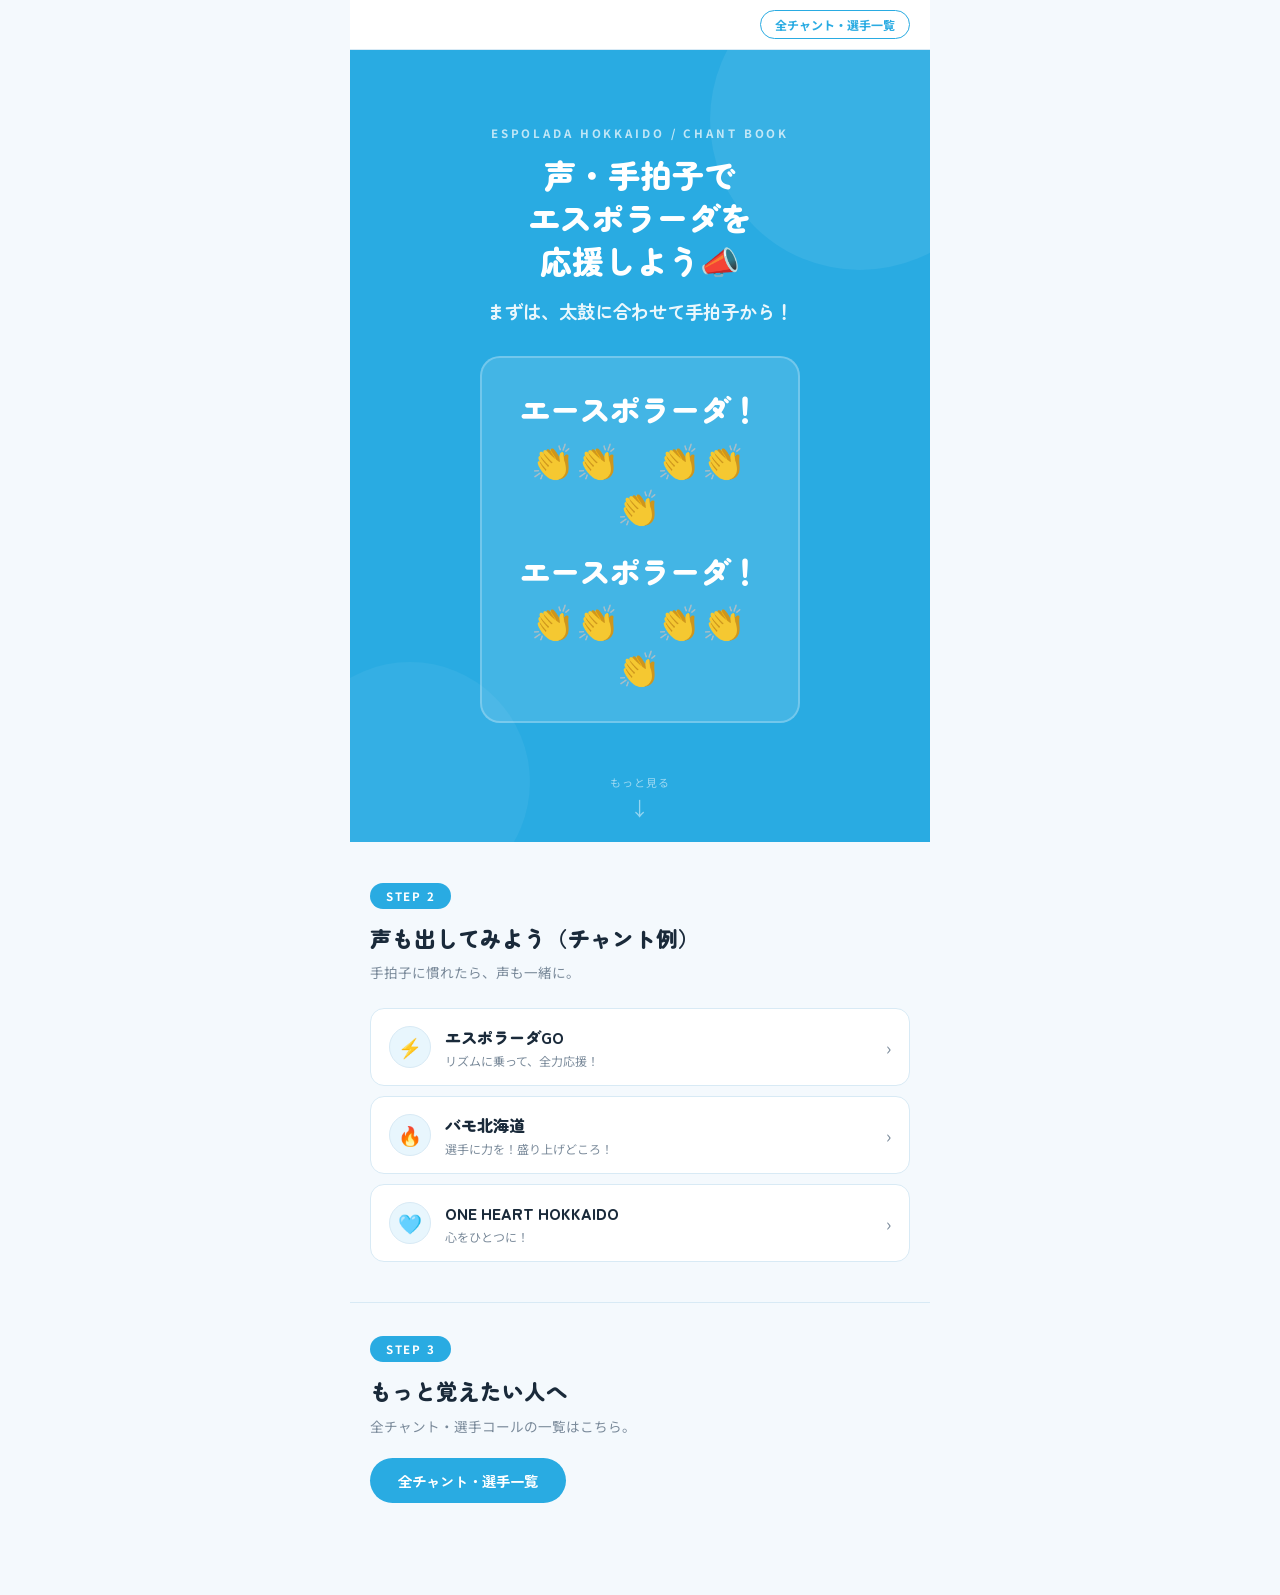
==== intro.html @ 1123c48a "Rename intro to intro.html" ====
<!DOCTYPE html>
<html lang="ja">
<head>
<meta charset="UTF-8">
<meta name="viewport" content="width=device-width, initial-scale=1.0">
<title>一緒に応援しよう！ — エスポラーダ北海道</title>
<link href="https://fonts.googleapis.com/css2?family=Noto+Sans+JP:wght@400;700;900&family=Zen+Maru+Gothic:wght@700;900&display=swap" rel="stylesheet">
<style>
* { margin:0; padding:0; box-sizing:border-box; }

:root {
  --blue: #29abe2;
  --blue-dark: #1a8fc4;
  --blue-light: #e8f6fd;
  --blue-mid: rgba(41,171,226,0.15);
  --red: #e63946;
  --text: #1a2a3a;
  --muted: #7a8a9a;
  --border: #d8eaf5;
  --bg: #f4f9fd;
  --surface: #ffffff;
}

html { scroll-behavior: smooth; }

body {
  background: var(--bg);
  color: var(--text);
  font-family: 'Noto Sans JP', sans-serif;
  max-width: 580px;
  margin: 0 auto;
  padding-bottom: 60px;
}

/* ── 固定バナー ── */
.top-bar {
  position: sticky;
  top: 0;
  z-index: 50;
  background: var(--surface);
  border-bottom: 1px solid var(--border);
  padding: 10px 20px;
  display: flex;
  align-items: center;
  justify-content: space-between;
}

.top-bar-brand {
  font-size: 0.72rem;
  font-weight: 700;
  color: var(--blue-dark);
  letter-spacing: 0.1em;
}

.top-bar-link {
  font-size: 0.75rem;
  font-weight: 700;
  color: var(--blue);
  text-decoration: none;
  border: 1.5px solid var(--blue);
  padding: 5px 14px;
  border-radius: 20px;
  transition: all 0.15s;
  white-space: nowrap;
}

.top-bar-link:hover {
  background: var(--blue);
  color: #fff;
}

/* ── ステップ1 ── */
.step1 {
  background: var(--blue);
  min-height: 88vh;
  display: flex;
  flex-direction: column;
  align-items: center;
  justify-content: center;
  padding: 48px 24px 56px;
  position: relative;
  overflow: hidden;
  text-align: center;
}

/* 背景の装飾円 */
.step1::before {
  content: '';
  position: absolute;
  top: -80px; right: -80px;
  width: 300px; height: 300px;
  border-radius: 50%;
  background: rgba(255,255,255,0.07);
}

.step1::after {
  content: '';
  position: absolute;
  bottom: -60px; left: -60px;
  width: 240px; height: 240px;
  border-radius: 50%;
  background: rgba(255,255,255,0.05);
}

.step1-eyebrow {
  font-size: 0.72rem;
  font-weight: 700;
  letter-spacing: 0.25em;
  color: rgba(255,255,255,0.7);
  text-transform: uppercase;
  margin-bottom: 12px;
  position: relative;
  z-index: 1;
}

.step1-heading {
  font-family: 'Zen Maru Gothic', sans-serif;
  font-size: 2rem;
  font-weight: 900;
  color: #fff;
  margin-bottom: 16px;
  line-height: 1.35;
  position: relative;
  z-index: 1;
}

.step1-subheading {
  font-family: 'Zen Maru Gothic', sans-serif;
  font-size: 1.15rem;
  font-weight: 700;
  color: rgba(255,255,255,0.9);
  margin-bottom: 32px;
  position: relative;
  z-index: 1;
}

/* チャント表示 */
.chant-block {
  background: rgba(255,255,255,0.12);
  border: 2px solid rgba(255,255,255,0.25);
  border-radius: 20px;
  padding: 32px 36px;
  margin-bottom: 36px;
  position: relative;
  z-index: 1;
  width: 100%;
  max-width: 320px;
}

.chant-line {
  font-family: 'Zen Maru Gothic', sans-serif;
  font-size: 1.9rem;
  font-weight: 900;
  color: #fff;
  line-height: 1.3;
  margin-bottom: 6px;
}

.chant-clap {
  font-size: 2rem;
  letter-spacing: 0.15em;
  margin-bottom: 24px;
  color: rgba(255,255,255,0.95);
}

.chant-clap:last-child {
  margin-bottom: 0;
}

.step1-note {
  font-size: 0.8rem;
  color: rgba(255,255,255,0.65);
  position: relative;
  z-index: 1;
  line-height: 1.6;
}

/* 下スクロール誘導 */
.scroll-hint {
  position: absolute;
  bottom: 20px;
  left: 50%;
  transform: translateX(-50%);
  display: flex;
  flex-direction: column;
  align-items: center;
  gap: 4px;
  z-index: 1;
  animation: bounce 2s ease infinite;
}

.scroll-hint-text {
  font-size: 0.68rem;
  color: rgba(255,255,255,0.55);
  letter-spacing: 0.1em;
}

.scroll-hint-arrow {
  color: rgba(255,255,255,0.5);
  font-size: 1.2rem;
}

@keyframes bounce {
  0%, 100% { transform: translateX(-50%) translateY(0); }
  50% { transform: translateX(-50%) translateY(6px); }
}

/* ── ステップ2 ── */
.step2 {
  padding: 40px 20px 32px;
}

.step-label {
  display: inline-flex;
  align-items: center;
  gap: 8px;
  background: var(--blue);
  color: #fff;
  font-size: 0.72rem;
  font-weight: 700;
  letter-spacing: 0.15em;
  padding: 5px 16px;
  border-radius: 20px;
  margin-bottom: 14px;
}

.step-title {
  font-family: 'Zen Maru Gothic', sans-serif;
  font-size: 1.35rem;
  font-weight: 900;
  color: var(--text);
  margin-bottom: 8px;
  line-height: 1.4;
}

.step-desc {
  font-size: 0.85rem;
  color: var(--muted);
  line-height: 1.7;
  margin-bottom: 24px;
}

/* チャントカード */
.chant-cards {
  display: flex;
  flex-direction: column;
  gap: 10px;
}

.chant-card {
  background: var(--surface);
  border: 1.5px solid var(--border);
  border-radius: 14px;
  padding: 16px 18px;
  cursor: pointer;
  transition: border-color 0.15s, box-shadow 0.15s;
  display: flex;
  align-items: center;
  gap: 14px;
}

.chant-card:hover {
  border-color: var(--blue);
  box-shadow: 0 2px 12px rgba(41,171,226,0.15);
}

.chant-card-icon {
  width: 42px; height: 42px;
  border-radius: 50%;
  background: var(--blue-light);
  border: 1.5px solid var(--border);
  display: flex;
  align-items: center;
  justify-content: center;
  font-size: 1.2rem;
  flex-shrink: 0;
}

.chant-card-icon.is-circle {
  background: var(--blue);
  border-color: var(--blue);
}

.chant-card-info {
  flex: 1;
}

.chant-card-name {
  font-family: 'Zen Maru Gothic', sans-serif;
  font-size: 1rem;
  font-weight: 900;
  color: var(--text);
  margin-bottom: 3px;
}

.chant-card-scene {
  font-size: 0.75rem;
  color: var(--muted);
}

.chant-card-arrow {
  color: var(--muted);
  font-size: 1.1rem;
  transition: transform 0.15s;
}

.chant-card:hover .chant-card-arrow {
  transform: translateX(3px);
  color: var(--blue);
}

/* ── ステップ3 ── */
.step3 {
  padding: 32px 20px;
  border-top: 1px solid var(--border);
  margin-top: 8px;
}

.step3-emoji {
  font-size: 2rem;
  margin-bottom: 10px;
}

.step3-title {
  font-family: 'Zen Maru Gothic', sans-serif;
  font-size: 1.35rem;
  font-weight: 900;
  color: var(--text);
  margin-bottom: 8px;
  line-height: 1.4;
}

.step3-desc {
  font-size: 0.85rem;
  color: var(--muted);
  line-height: 1.7;
  margin-bottom: 20px;
}

.step3-btn {
  display: inline-flex;
  align-items: center;
  gap: 6px;
  background: var(--blue);
  color: #fff;
  font-size: 0.9rem;
  font-weight: 700;
  padding: 12px 28px;
  border-radius: 30px;
  text-decoration: none;
  font-family: 'Zen Maru Gothic', sans-serif;
  transition: background 0.15s, transform 0.12s;
}

.step3-btn:hover {
  background: var(--blue-dark);
  transform: translateY(-1px);
}

/* ── MODAL ── */
.overlay {
  display: none;
  position: fixed;
  inset: 0;
  background: rgba(0,0,0,0.45);
  z-index: 100;
  backdrop-filter: blur(4px);
  align-items: flex-end;
  justify-content: center;
}

.overlay.open { display: flex; }

.modal {
  background: var(--surface);
  border-top: 4px solid var(--blue);
  width: 100%;
  max-width: 580px;
  padding: 0 0 40px;
  border-radius: 18px 18px 0 0;
  animation: slide-up 0.22s cubic-bezier(0.32,0.72,0,1);
  max-height: 80vh;
  overflow-y: auto;
}

@keyframes slide-up {
  from { transform: translateY(40px); opacity: 0; }
  to   { transform: translateY(0);    opacity: 1; }
}

.modal-close-row {
  display: flex;
  justify-content: flex-end;
  padding: 14px 16px 0;
}

.close-btn {
  background: var(--bg);
  border: none;
  color: var(--muted);
  font-size: 1.1rem;
  width: 34px; height: 34px;
  border-radius: 50%;
  cursor: pointer;
  display: flex;
  align-items: center;
  justify-content: center;
  transition: background 0.12s;
}

.close-btn:hover { background: var(--blue-light); color: var(--blue); }

.modal-body { padding: 8px 22px 0; }

.modal-type {
  font-size: 0.7rem;
  font-weight: 700;
  color: var(--muted);
  letter-spacing: 0.15em;
  margin-bottom: 4px;
}

.modal-title {
  font-family: 'Zen Maru Gothic', sans-serif;
  font-size: 1.4rem;
  font-weight: 900;
  margin-bottom: 6px;
}

.modal-scene {
  display: inline-flex;
  align-items: center;
  gap: 5px;
  font-size: 0.78rem;
  color: var(--blue-dark);
  background: var(--blue-light);
  border: 1px solid var(--border);
  border-radius: 20px;
  padding: 3px 12px;
  margin-bottom: 18px;
}

.modal-origin {
  font-size: 0.8rem;
  color: var(--muted);
  margin-bottom: 12px;
}

.modal-lines {
  background: var(--blue-light);
  border: 1.5px solid var(--border);
  border-radius: 12px;
  padding: 16px 18px;
  margin-bottom: 8px;
}

.modal-line {
  font-family: 'Zen Maru Gothic', sans-serif;
  font-size: 1.1rem;
  font-weight: 700;
  color: var(--blue-dark);
  line-height: 2;
}

.modal-legend {
  font-size: 0.72rem;
  color: var(--muted);
  margin-top: 8px;
}
</style>
</head>
<body>

<!-- 固定バナー -->
<div class="top-bar" style="justify-content: flex-end;">
  <a class="top-bar-link" href="https://f000167a.github.io/espolada_chants/">全チャント・選手一覧</a>
</div>

<!-- ステップ1 -->
<div class="step1">
  <div class="step1-eyebrow">ESPOLADA HOKKAIDO / CHANT BOOK</div>
  <div class="step1-heading">声・手拍子で<br>エスポラーダを<br>応援しよう📣</div>
  <div class="step1-subheading">まずは、太鼓に合わせて手拍子から！</div>

  <div class="chant-block">
    <div class="chant-line">エースポラーダ！</div>
    <div class="chant-clap">👏👏　👏👏👏</div>
    <div class="chant-line">エースポラーダ！</div>
    <div class="chant-clap">👏👏　👏👏👏</div>
  </div>

  <div class="scroll-hint">
    <div class="scroll-hint-text">もっと見る</div>
    <div class="scroll-hint-arrow">↓</div>
  </div>
</div>

<!-- ステップ2 -->
<div class="step2">
  <div class="step-label">STEP 2</div>
  <div class="step-title">声も出してみよう（チャント例）</div>
  <div class="step-desc">手拍子に慣れたら、声も一緒に。</div>

  <div class="chant-cards" id="step2-cards"></div>
</div>

<!-- ステップ3 -->
<div class="step3">
  <div class="step-label">STEP 3</div>
  <div class="step3-title">もっと覚えたい人へ</div>
  <div class="step3-desc">全チャント・選手コールの一覧はこちら。</div>
  <a class="step3-btn" href="https://f000167a.github.io/espolada_chants/">全チャント・選手一覧</a>
</div>

<!-- モーダル -->
<div class="overlay" id="overlay" onclick="handleOverlayClick(event)">
  <div class="modal" onclick="event.stopPropagation()">
    <div class="modal-close-row">
      <button class="close-btn" onclick="closeModal()">✕</button>
    </div>
    <div class="modal-body" id="modal-body"></div>
  </div>
</div>

<script>
const step2chants = [
  { title: "エスポラーダGO",
    scene: "リズムに乗って、全力応援！",
    icon: "⚡",
    lines: ["ほっ・かい・どう　エスポラーダ", "GO＊＊＊＊＊＊＊", "GO＊＊＊＊＊＊＊", "GO＊＊＊＊＊＊＊"],
    hasClap: true,
    scene_note: "※ 説明文検討中" },
  { title: "バモ北海道",
    scene: "選手に力を！盛り上げどころ！",
    icon: "🔥",
    lines: ["オー　バモ北海道", "北海道　北海道", "バモ北海道"] },
  { title: "ONE HEART HOKKAIDO",
    scene: "心をひとつに！",
    icon: "🩵",
    lines: ["青と白の戦士　がむしゃらに走ろう", "熱く強く速く　共に戦おうぜ", "ONE HEART HOKKAIDO", "ONE HEART HOKKAIDO"] },
];

function renderStep2() {
  const el = document.getElementById("step2-cards");
  step2chants.forEach(item => {
    const div = document.createElement("div");
    div.className = "chant-card";
    div.innerHTML = `
      <div class="chant-card-icon">${item.icon}</div>
      <div class="chant-card-info">
        <div class="chant-card-name">${item.title}</div>
        <div class="chant-card-scene">${item.scene}</div>
      </div>
      <div class="chant-card-arrow">›</div>`;
    div.addEventListener("click", () => openModal(item));
    el.appendChild(div);
  });
}

function openModal(item) {
  const hasClap = item.hasClap;
  const linesHTML = item.lines.map(l =>
    `<div class="modal-line">${l}</div>`
  ).join("");

  document.getElementById("modal-body").innerHTML = `
    <div class="modal-type">チームチャント</div>
    <div class="modal-title">${item.title}</div>
    <div class="modal-scene">🎯 ${item.scene}</div>
    <div class="modal-lines">${linesHTML}</div>
    ${hasClap ? `<div class="modal-legend">💡 ＊ は太鼓のリズムです。声は出さなくてOK。</div>` : ""}
    ${item.note ? `<div class="modal-legend" style="margin-top:10px">👆 ${item.note}</div>` : ""}
  `;
  document.getElementById("overlay").classList.add("open");
}

function closeModal() {
  document.getElementById("overlay").classList.remove("open");
}

function handleOverlayClick(e) {
  if (e.target === document.getElementById("overlay")) closeModal();
}

document.addEventListener("keydown", e => { if (e.key === "Escape") closeModal(); });

// スワイプで閉じる
let swipeY = 0;
document.querySelector(".modal").addEventListener("touchstart", e => { swipeY = e.touches[0].clientY; }, { passive: true });
document.querySelector(".modal").addEventListener("touchend", e => { if (e.changedTouches[0].clientY - swipeY > 60) closeModal(); }, { passive: true });

renderStep2();
</script>
</body>
</html>
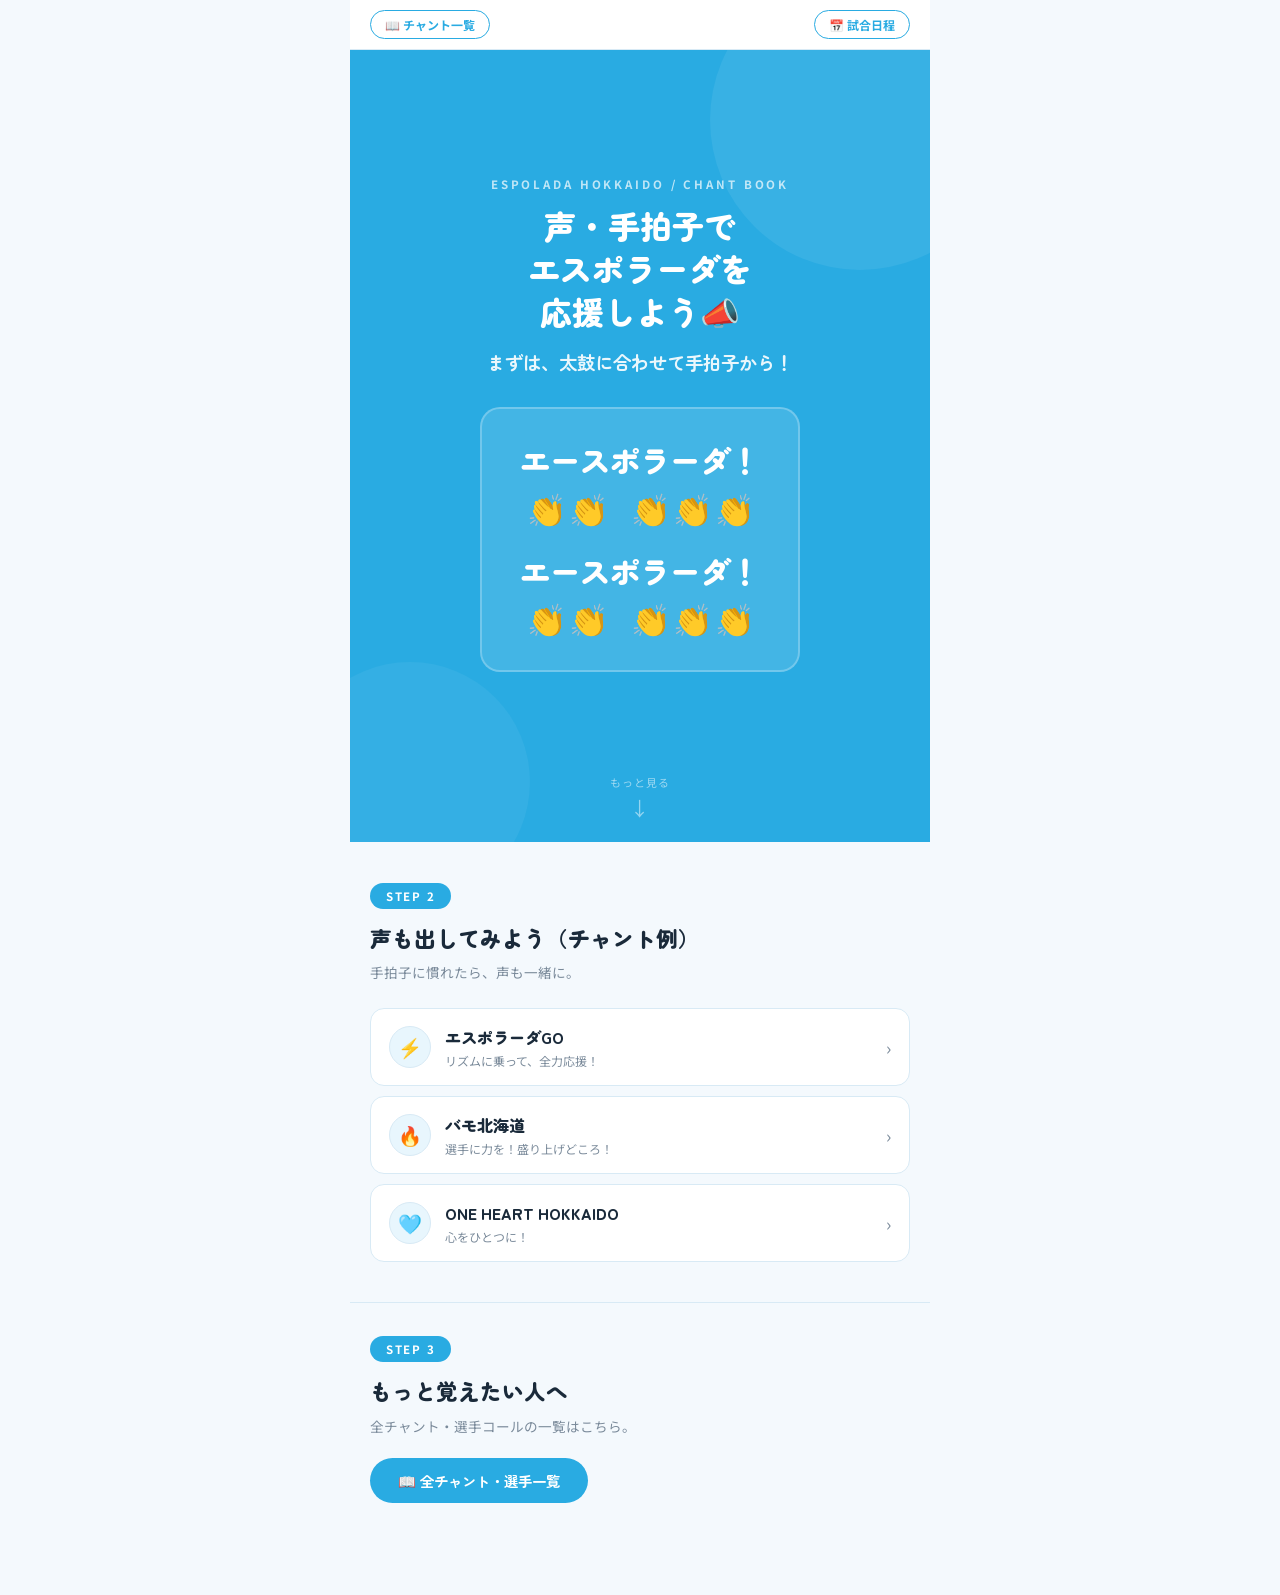
==== commit 583ce1b4: "Update intro.html" ====
--- a/intro.html
+++ b/intro.html
@@ -157,14 +157,19 @@
 }
 
 .chant-clap {
-  font-size: 2rem;
-  letter-spacing: 0.15em;
+  display: flex;
+  justify-content: center;
+  align-items: center;
+  gap: 6px;
   margin-bottom: 24px;
-  color: rgba(255,255,255,0.95);
-}
-
-.chant-clap:last-child {
-  margin-bottom: 0;
+  font-size: 1.8rem;
+}
+
+.chant-clap:last-child { margin-bottom: 0; }
+
+.clap-group {
+  display: flex;
+  gap: 6px;
 }
 
 .step1-note {
@@ -472,8 +477,9 @@
 <body>
 
 <!-- 固定バナー -->
-<div class="top-bar" style="justify-content: flex-end;">
-  <a class="top-bar-link" href="https://f000167a.github.io/espolada_chants/">全チャント・選手一覧</a>
+<div class="top-bar">
+  <a class="top-bar-link" href="https://f000167a.github.io/espolada_chants/">📖 チャント一覧</a>
+  <a class="top-bar-link" href="https://f000167a.github.io/espolada_chants/next-match.html">📅 試合日程</a>
 </div>
 
 <!-- ステップ1 -->
@@ -484,9 +490,17 @@
 
   <div class="chant-block">
     <div class="chant-line">エースポラーダ！</div>
-    <div class="chant-clap">👏👏　👏👏👏</div>
+    <div class="chant-clap">
+      <div class="clap-group"><span>👏</span><span>👏</span></div>
+      <div style="width:14px;"></div>
+      <div class="clap-group"><span>👏</span><span>👏</span><span>👏</span></div>
+    </div>
     <div class="chant-line">エースポラーダ！</div>
-    <div class="chant-clap">👏👏　👏👏👏</div>
+    <div class="chant-clap">
+      <div class="clap-group"><span>👏</span><span>👏</span></div>
+      <div style="width:14px;"></div>
+      <div class="clap-group"><span>👏</span><span>👏</span><span>👏</span></div>
+    </div>
   </div>
 
   <div class="scroll-hint">
@@ -509,7 +523,7 @@
   <div class="step-label">STEP 3</div>
   <div class="step3-title">もっと覚えたい人へ</div>
   <div class="step3-desc">全チャント・選手コールの一覧はこちら。</div>
-  <a class="step3-btn" href="https://f000167a.github.io/espolada_chants/">全チャント・選手一覧</a>
+  <a class="step3-btn" href="https://f000167a.github.io/espolada_chants/">📖 全チャント・選手一覧</a>
 </div>
 
 <!-- モーダル -->
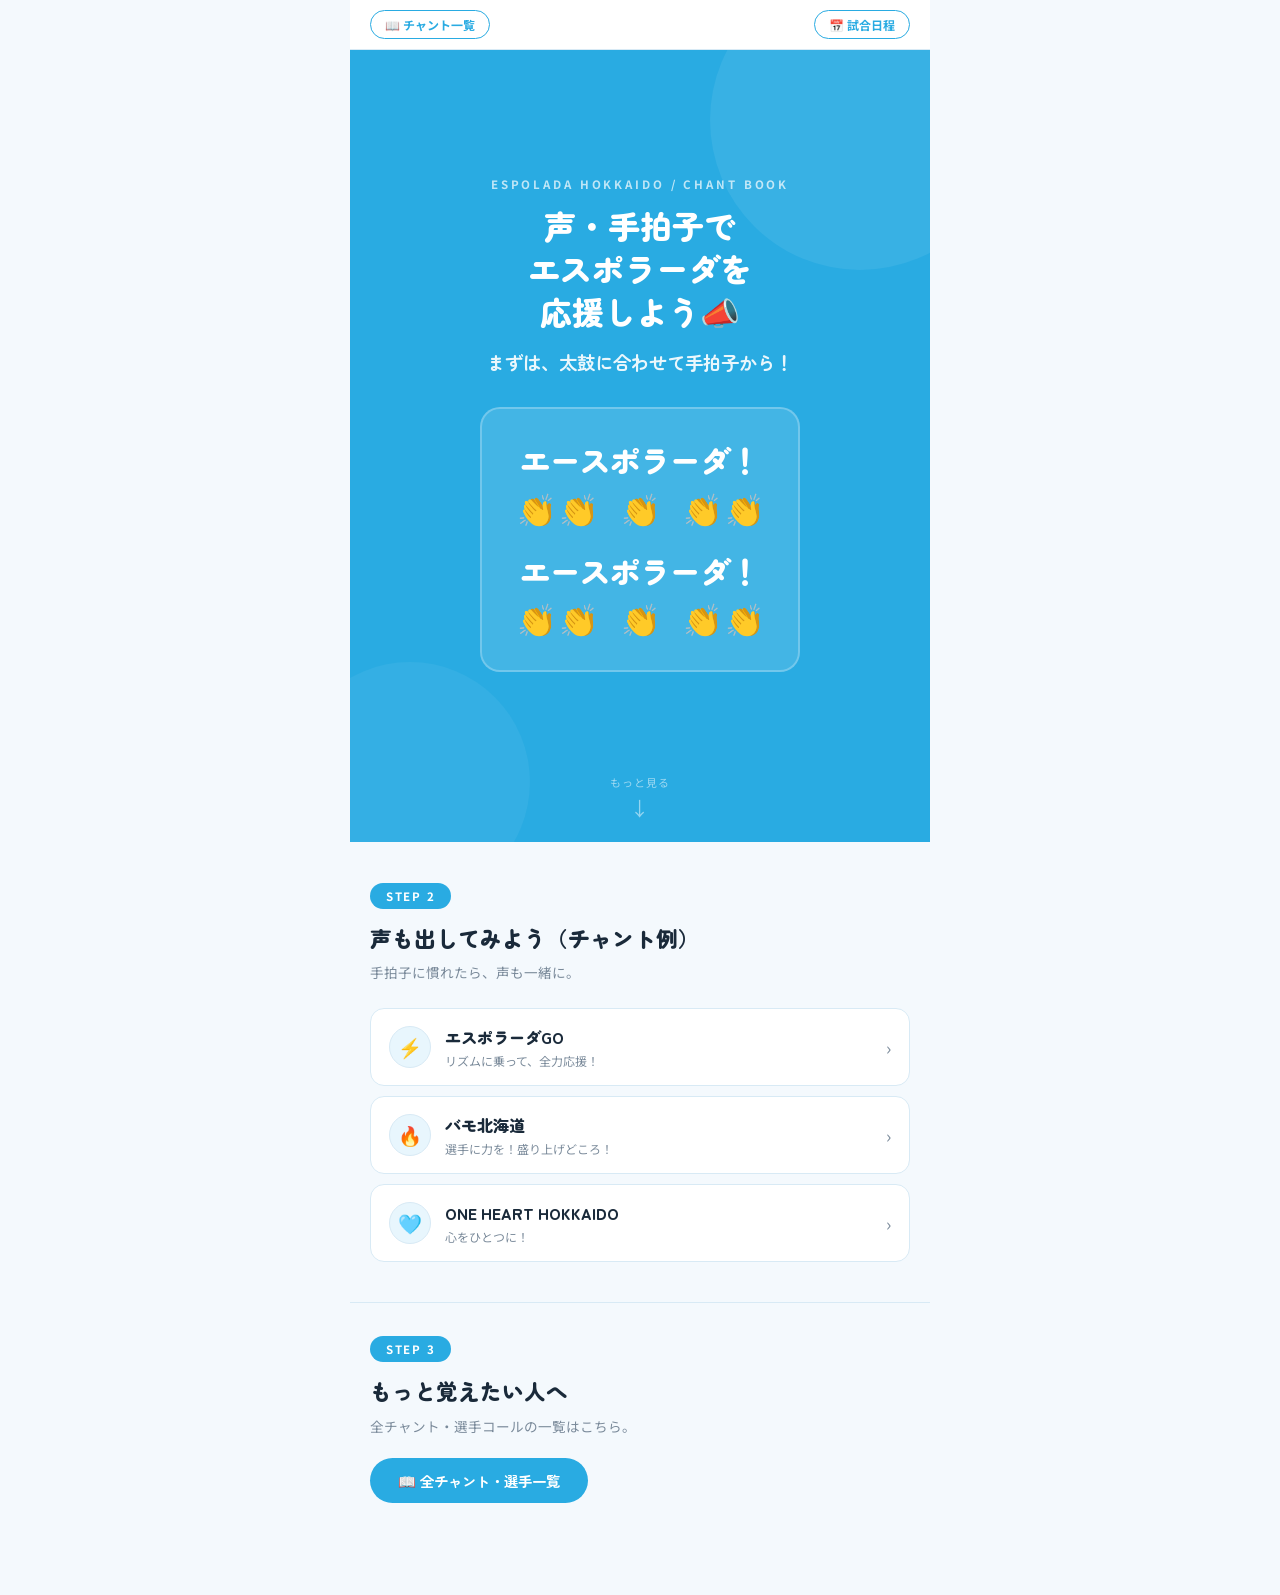
==== commit 984c99e9: "Update intro.html" ====
--- a/intro.html
+++ b/intro.html
@@ -493,13 +493,17 @@
     <div class="chant-clap">
       <div class="clap-group"><span>👏</span><span>👏</span></div>
       <div style="width:14px;"></div>
-      <div class="clap-group"><span>👏</span><span>👏</span><span>👏</span></div>
+      <div class="clap-group"><span>👏</span></div>
+      <div style="width:14px;"></div>
+      <div class="clap-group"><span>👏</span><span>👏</span></div>
     </div>
     <div class="chant-line">エースポラーダ！</div>
     <div class="chant-clap">
       <div class="clap-group"><span>👏</span><span>👏</span></div>
       <div style="width:14px;"></div>
-      <div class="clap-group"><span>👏</span><span>👏</span><span>👏</span></div>
+      <div class="clap-group"><span>👏</span></div>
+      <div style="width:14px;"></div>
+      <div class="clap-group"><span>👏</span><span>👏</span></div>
     </div>
   </div>
 
